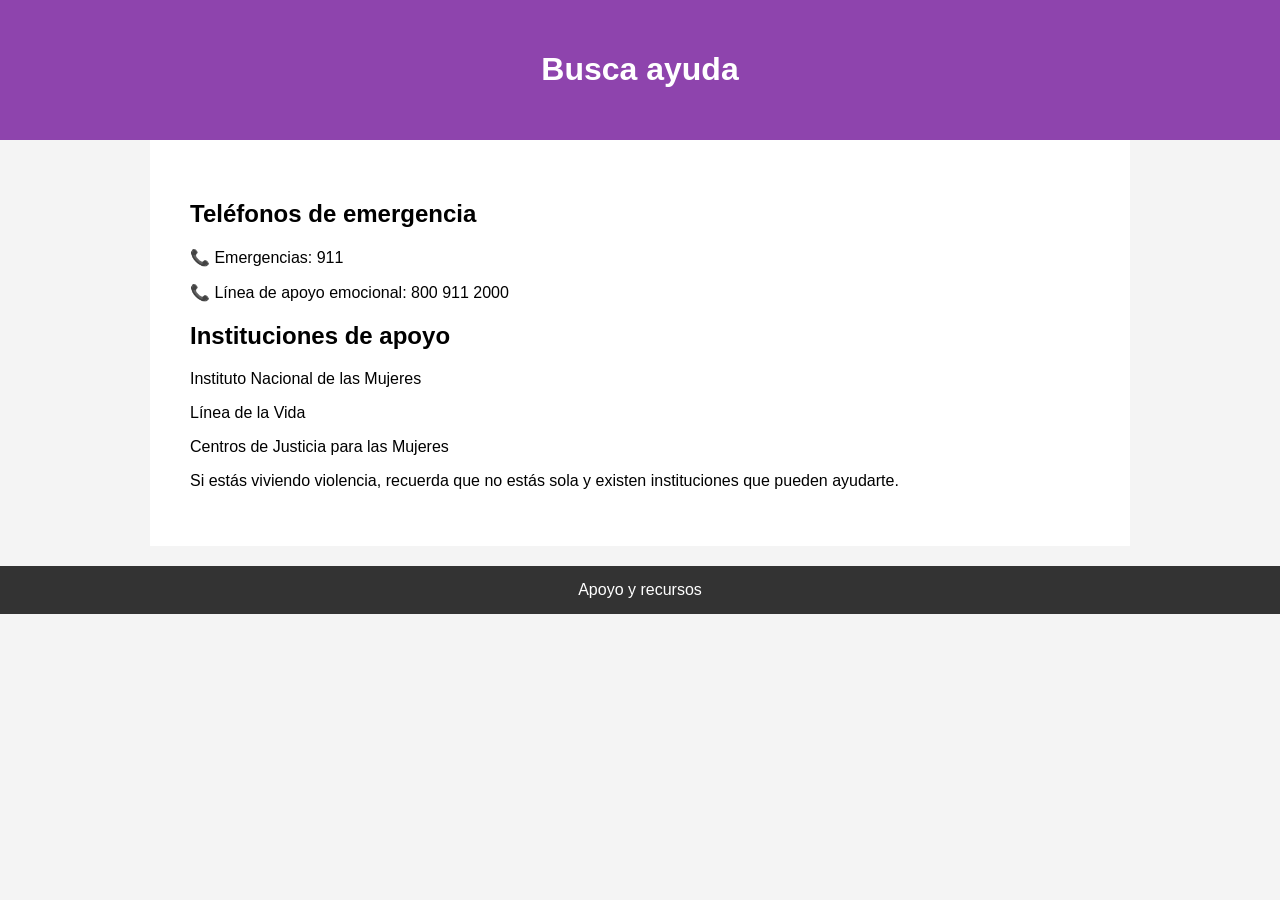
==== paginas/ayuda.html @ 54eb0650 "Create ayuda.html" ====
<!DOCTYPE html>
<html lang="es">
<head>
<meta charset="UTF-8">
<title>Ayuda</title>
<link rel="stylesheet" href="../estilos.css">
</head>

<body>

<header>
<h1>Busca ayuda</h1>
</header>

<section>

<h2>Teléfonos de emergencia</h2>

<p>📞 Emergencias: 911</p>

<p>📞 Línea de apoyo emocional: 800 911 2000</p>

<h2>Instituciones de apoyo</h2>

<p>Instituto Nacional de las Mujeres</p>
<p>Línea de la Vida</p>
<p>Centros de Justicia para las Mujeres</p>

<p>Si estás viviendo violencia, recuerda que no estás sola y existen
instituciones que pueden ayudarte.</p>

</section>

<footer>
Apoyo y recursos
</footer>

</body>
</html>
---- estilos.css ----
body{
font-family: Arial, sans-serif;
margin:0;
background:#f4f4f4;
}

header{
background:#8e44ad;
color:white;
padding:30px;
text-align:center;
}

nav{
background:#6c3483;
padding:10px;
text-align:center;
}

nav a{
color:white;
margin:10px;
text-decoration:none;
font-weight:bold;
}

nav a:hover{
text-decoration:underline;
}

section{
padding:40px;
max-width:900px;
margin:auto;
background:white;
}

footer{
background:#333;
color:white;
text-align:center;
padding:15px;
margin-top:20px;
}

.boton-ayuda{
background:red;
color:white;
border:none;
padding:15px;
font-size:18px;
cursor:pointer;
margin-top:20px;
}

.boton-ayuda:hover{
background:#b30000;
}
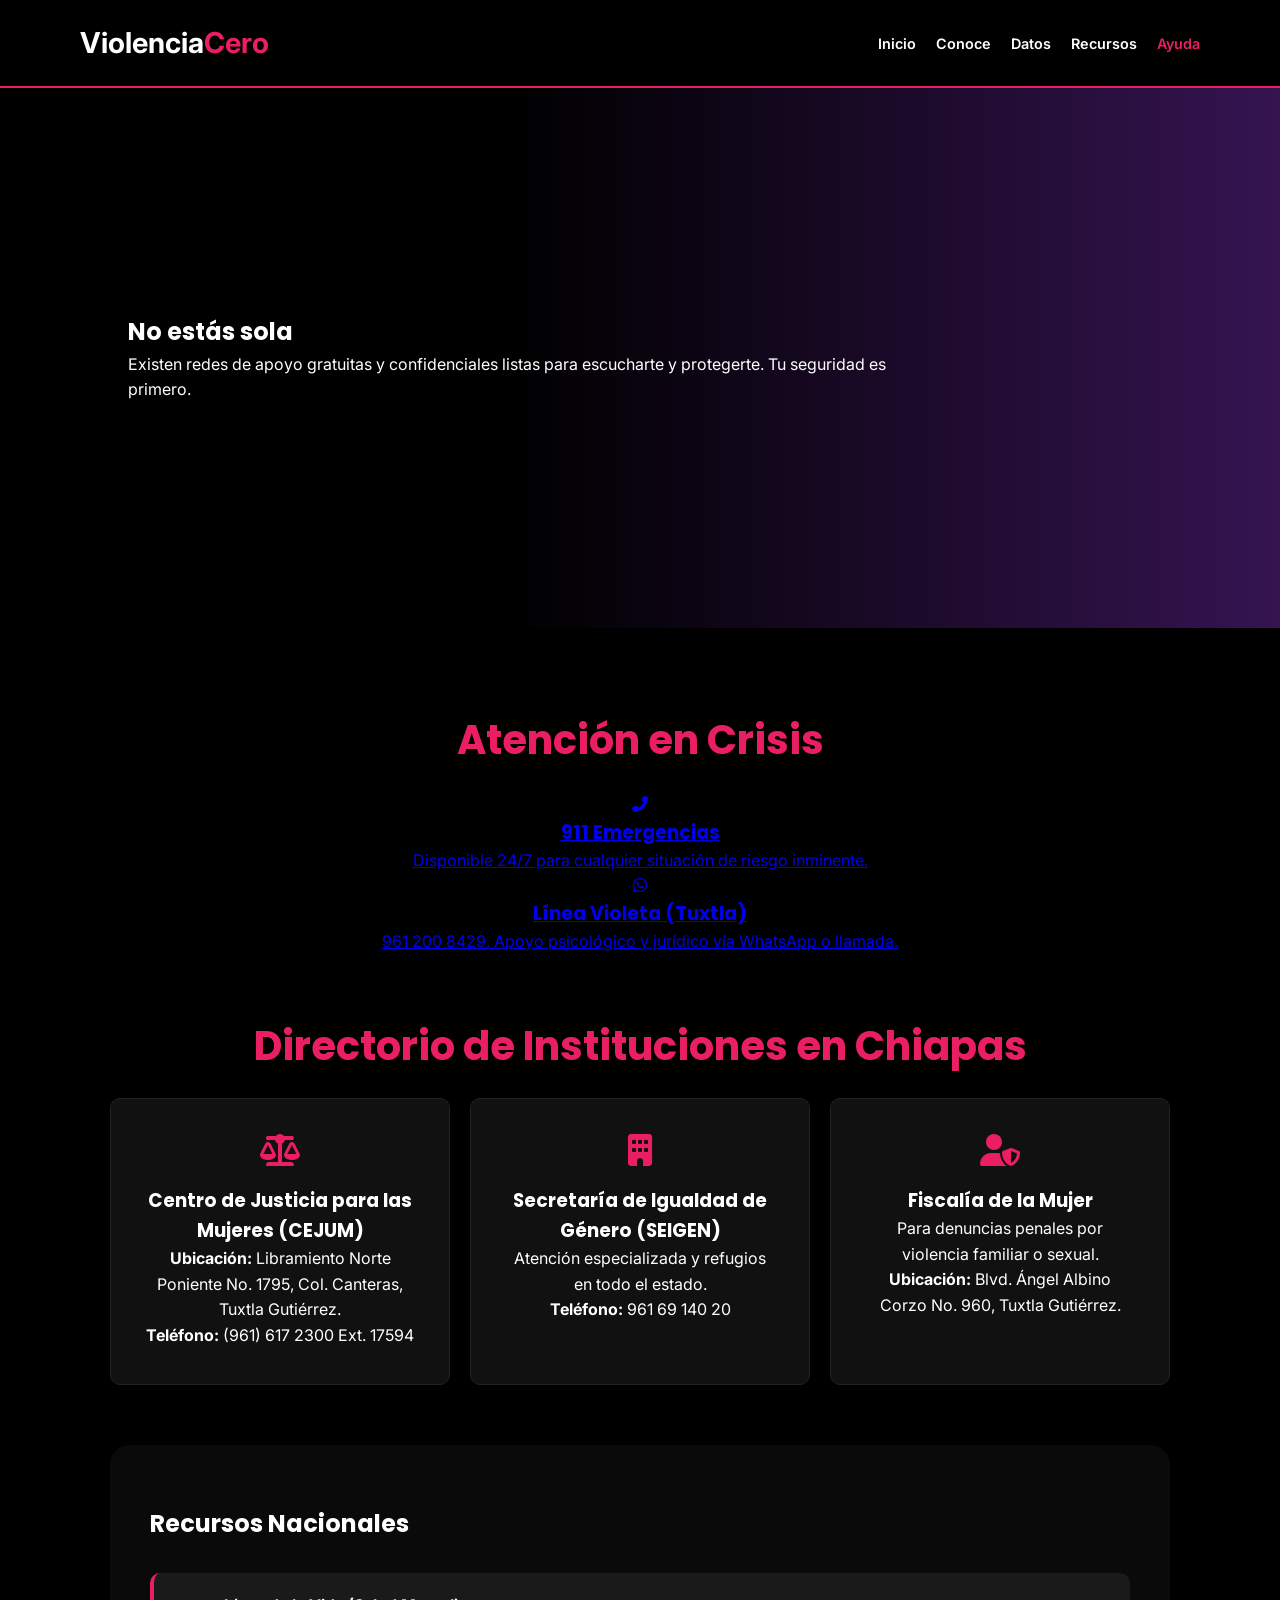
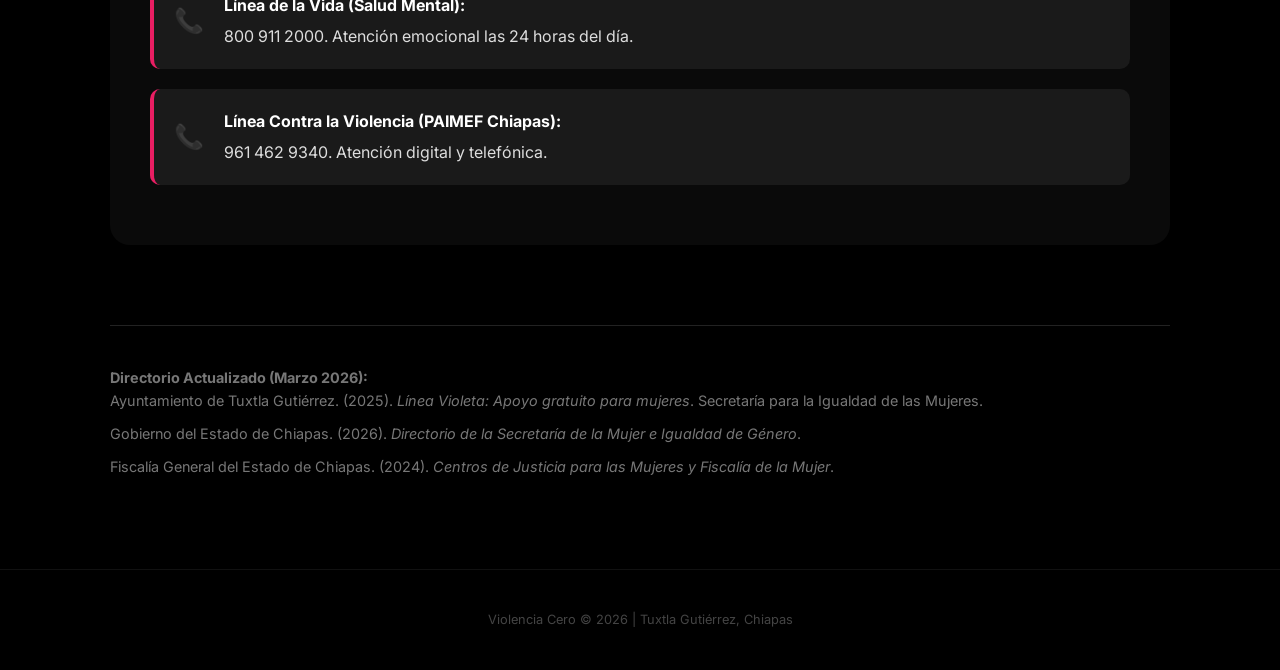
==== commit 53a1a8a0: "Update ayuda.html" ====
--- a/paginas/ayuda.html
+++ b/paginas/ayuda.html
@@ -1,38 +1,103 @@
 <!DOCTYPE html>
 <html lang="es">
 <head>
-<meta charset="UTF-8">
-<title>Ayuda</title>
-<link rel="stylesheet" href="../estilos.css">
+    <meta charset="UTF-8">
+    <meta name="viewport" content="width=device-width, initial-scale=1.0">
+    <title>Violencia Cero | Ayuda Inmediata</title>
+    <link href="https://fonts.googleapis.com/css2?family=Poppins:wght@700&family=Inter:wght@400;600&display=swap" rel="stylesheet">
+    <link rel="stylesheet" href="https://cdnjs.cloudflare.com/ajax/libs/font-awesome/6.0.0/css/all.min.css">
+    <link rel="stylesheet" href="../estilos.css">
 </head>
-
 <body>
 
 <header>
-<h1>Busca ayuda</h1>
+    <div class="nav-container">
+        <a href="../index.html" class="logo">Violencia<span>Cero</span></a>
+        <nav>
+            <a href="../index.html">Inicio</a>
+            <a href="tipos.html">Conoce</a>
+            <a href="estadisticas.html">Datos</a>
+            <a href="recursos.html">Recursos</a>
+            <a href="ayuda.html" class="active">Ayuda</a>
+        </nav>
+    </div>
 </header>
 
-<section>
-
-<h2>Teléfonos de emergencia</h2>
-
-<p>📞 Emergencias: 911</p>
-
-<p>📞 Línea de apoyo emocional: 800 911 2000</p>
-
-<h2>Instituciones de apoyo</h2>
-
-<p>Instituto Nacional de las Mujeres</p>
-<p>Línea de la Vida</p>
-<p>Centros de Justicia para las Mujeres</p>
-
-<p>Si estás viviendo violencia, recuerda que no estás sola y existen
-instituciones que pueden ayudarte.</p>
-
+<section class="hero-sub">
+    <div class="hero-content">
+        <h1>No estás sola</h1>
+        <p>Existen redes de apoyo gratuitas y confidenciales listas para escucharte y protegerte. Tu seguridad es primero.</p>
+    </div>
 </section>
 
+<main class="container">
+    
+    <section class="seccion-texto">
+        <h2>Atención en Crisis</h2>
+        <div class="grid-emergencia">
+            <a href="tel:911" class="caja-ayuda emergencia-viva">
+                <i class="fas fa-phone-alt"></i>
+                <h3>911 Emergencias</h3>
+                <p>Disponible 24/7 para cualquier situación de riesgo inminente.</p>
+            </a>
+            <a href="tel:9612008429" class="caja-ayuda">
+                <i class="fab fa-whatsapp"></i>
+                <h3>Línea Violeta (Tuxtla)</h3>
+                <p>961 200 8429. Apoyo psicológico y jurídico vía WhatsApp o llamada.</p>
+            </a>
+        </div>
+    </section>
+
+    <section class="seccion-texto">
+        <h2>Directorio de Instituciones en Chiapas</h2>
+        <div class="grid-detalles">
+            <div class="tarjeta-detalle">
+                <i class="fas fa-balance-scale"></i>
+                <h3>Centro de Justicia para las Mujeres (CEJUM)</h3>
+                <p><strong>Ubicación:</strong> Libramiento Norte Poniente No. 1795, Col. Canteras, Tuxtla Gutiérrez.</p>
+                <p><strong>Teléfono:</strong> (961) 617 2300 Ext. 17594</p>
+            </div>
+            <div class="tarjeta-detalle">
+                <i class="fas fa-building"></i>
+                <h3>Secretaría de Igualdad de Género (SEIGEN)</h3>
+                <p>Atención especializada y refugios en todo el estado.</p>
+                <p><strong>Teléfono:</strong> 961 69 140 20</p>
+            </div>
+            <div class="tarjeta-detalle">
+                <i class="fas fa-user-shield"></i>
+                <h3>Fiscalía de la Mujer</h3>
+                <p>Para denuncias penales por violencia familiar o sexual.</p>
+                <p><strong>Ubicación:</strong> Blvd. Ángel Albino Corzo No. 960, Tuxtla Gutiérrez.</p>
+            </div>
+        </div>
+    </section>
+
+    <section class="bg-oscuro-suave">
+        <h2>Recursos Nacionales</h2>
+        <div class="lista-pasos">
+            <div class="paso">
+                <div class="paso-num">📞</div>
+                <p><strong>Línea de la Vida (Salud Mental):</strong> 800 911 2000. Atención emocional las 24 horas del día.</p>
+            </div>
+            <div class="paso">
+                <div class="paso-num">📞</div>
+                <p><strong>Línea Contra la Violencia (PAIMEF Chiapas):</strong> 961 462 9340. Atención digital y telefónica.</p>
+            </div>
+        </div>
+    </section>
+
+    <section class="referencias-apa">
+        <p><strong>Directorio Actualizado (Marzo 2026):</strong></p>
+        <ul>
+            <li>Ayuntamiento de Tuxtla Gutiérrez. (2025). <em>Línea Violeta: Apoyo gratuito para mujeres</em>. Secretaría para la Igualdad de las Mujeres.</li>
+            <li>Gobierno del Estado de Chiapas. (2026). <em>Directorio de la Secretaría de la Mujer e Igualdad de Género</em>.</li>
+            <li>Fiscalía General del Estado de Chiapas. (2024). <em>Centros de Justicia para las Mujeres y Fiscalía de la Mujer</em>.</li>
+        </ul>
+    </section>
+</main>
+
 <footer>
-Apoyo y recursos
+    <p>Violencia Cero © 2026 | Tuxtla Gutiérrez, Chiapas</p>
 </footer>
 
 </body>
--- a/estilos.css
+++ b/estilos.css
@@ -1,58 +1,266 @@
-body{
-font-family: Arial, sans-serif;
-margin:0;
-background:#f4f4f4;
-}
-
-header{
-background:#8e44ad;
-color:white;
-padding:30px;
-text-align:center;
-}
-
-nav{
-background:#6c3483;
-padding:10px;
-text-align:center;
-}
-
-nav a{
-color:white;
-margin:10px;
-text-decoration:none;
-font-weight:bold;
-}
-
-nav a:hover{
-text-decoration:underline;
-}
-
-section{
-padding:40px;
-max-width:900px;
-margin:auto;
-background:white;
-}
-
-footer{
-background:#333;
-color:white;
-text-align:center;
-padding:15px;
-margin-top:20px;
-}
-
-.boton-ayuda{
-background:red;
-color:white;
-border:none;
-padding:15px;
-font-size:18px;
-cursor:pointer;
-margin-top:20px;
-}
-
-.boton-ayuda:hover{
-background:#b30000;
-}
+/* RESET GENERAL - Esto quita espacios raros */
+* { margin: 0; padding: 0; box-sizing: border-box; }
+
+body {
+    font-family: 'Inter', sans-serif;
+    background-color: #000; /* Fondo negro profundo */
+    color: #fff;
+    line-height: 1.6;
+}
+
+h1, h2, h3 { font-family: 'Poppins', sans-serif; }
+
+/* NAVEGACIÓN (IDÉNTICA A TU IMAGEN) */
+header {
+    background: #000;
+    padding: 20px 0;
+    border-bottom: 2px solid #e91e63; /* Línea rosa inferior */
+}
+
+.nav-container {
+    max-width: 1200px;
+    margin: 0 auto;
+    display: flex;
+    justify-content: space-between;
+    align-items: center;
+    padding: 0 40px;
+}
+
+.logo { font-size: 1.8rem; font-weight: 700; color: #fff; text-decoration: none; }
+.logo span { color: #e91e63; } /* El "Cero" en rosa */
+
+nav { display: flex; align-items: center; gap: 20px; }
+
+nav a {
+    text-decoration: none;
+    color: #fff;
+    font-size: 0.9rem;
+    font-weight: 600;
+}
+
+nav a.active { color: #e91e63; } /* Color rosa para la página actual */
+
+.btn-ayuda {
+    border: 1px solid #e91e63;
+    color: #e91e63;
+    padding: 8px 25px;
+    text-decoration: none;
+    font-weight: 600;
+}
+
+/* HERO SECTION (EL DEGRADADO DE TU IMAGEN) */
+.hero {
+    height: 85vh;
+    background: linear-gradient(to right, #000 40%, #351451 100%);
+    display: flex;
+    align-items: center;
+    padding: 0 10%;
+}
+
+.hero-content { max-width: 800px; }
+
+.hero h1 {
+    font-size: 5rem; /* Letra grande y potente */
+    line-height: 1;
+    margin-bottom: 25px;
+}
+
+.hero p {
+    font-size: 1.2rem;
+    color: #ccc;
+    max-width: 500px;
+    margin-bottom: 40px;
+}
+
+/* BOTONES RECTANGULARES */
+.hero-btns { display: flex; gap: 20px; }
+
+.btn-rosa {
+    background: #e91e63;
+    color: #fff;
+    padding: 15px 35px;
+    text-decoration: none;
+    font-weight: 700;
+    font-size: 1rem;
+}
+
+.btn-blanco {
+    background: #fff;
+    color: #000;
+    padding: 15px 35px;
+    text-decoration: none;
+    font-weight: 700;
+    font-size: 1rem;
+}
+
+/* SECCIÓN DE INFORMACIÓN (BAJO EL HERO) */
+.container {
+    max-width: 1100px;
+    margin: 0 auto;
+    padding: 80px 20px;
+}
+
+.seccion-texto { text-align: center; margin-bottom: 60px; }
+.seccion-texto h2 { font-size: 2.5rem; color: #e91e63; margin-bottom: 20px; }
+
+.grid-opciones {
+    display: grid;
+    grid-template-columns: repeat(auto-fit, minmax(200px, 1fr));
+    gap: 20px;
+}
+
+.tarjeta-opcion {
+    background: #111;
+    padding: 40px;
+    text-align: center;
+    text-decoration: none;
+    color: #fff;
+    border: 1px solid #222;
+    transition: 0.3s;
+}
+
+.tarjeta-opcion:hover { border-color: #e91e63; transform: translateY(-5px); }
+.tarjeta-opcion i { font-size: 2rem; color: #e91e63; margin-bottom: 15px; }
+
+footer {
+    padding: 40px;
+    text-align: center;
+    border-top: 1px solid #111;
+    color: #444;
+    font-size: 0.8rem;
+}
+
+/* --- ESTILOS EXCLUSIVOS PARA PÁGINAS INTERNAS (Como Tipos) --- */
+
+/* Hero más pequeño para no ocupar toda la pantalla en internas */
+.hero-sub {
+    height: 60vh;
+    background: linear-gradient(to right, #000 40%, #351451 100%);
+    display: flex;
+    align-items: center;
+    padding: 0 10%;
+}
+
+/* El Violentómetro: No afecta a Inicio porque Inicio no tiene esta clase */
+.violentometro {
+    display: flex;
+    flex-direction: column;
+    gap: 15px;
+    margin-top: 40px;
+    text-align: left;
+}
+
+.nivel {
+    padding: 25px;
+    border-radius: 10px;
+    display: flex;
+    align-items: center;
+    gap: 20px;
+}
+
+.nivel span { font-size: 2.5rem; font-weight: 800; opacity: 0.3; }
+.nivel-amarillo { background: rgba(255, 193, 7, 0.15); border-left: 8px solid #ffc107; }
+.nivel-naranja { background: rgba(255, 87, 34, 0.15); border-left: 8px solid #ff5722; }
+.nivel-rojo { background: rgba(233, 30, 99, 0.15); border-left: 8px solid #e91e63; }
+
+/* Grid de detalles para los cuadros de info */
+.grid-detalles {
+    display: grid;
+    grid-template-columns: repeat(auto-fit, minmax(240px, 1fr));
+    gap: 20px;
+}
+
+.tarjeta-detalle {
+    background: #111;
+    padding: 35px;
+    border-radius: 10px;
+    border: 1px solid #222;
+    transition: 0.3s;
+}
+
+.tarjeta-detalle:hover { border-color: #e91e63; transform: translateY(-5px); }
+.tarjeta-detalle i { font-size: 2rem; color: #e91e63; margin-bottom: 20px; }
+
+/* Referencias APA */
+.referencias-apa { margin-top: 80px; padding-top: 40px; border-top: 1px solid #222; font-size: 0.9rem; color: #777; }
+.referencias-apa li { margin-bottom: 10px; list-style: none; }
+
+/* --- ESTILOS PARA LA SECCIÓN DE ESTADÍSTICAS --- */
+
+.grid-graficas {
+    display: grid;
+    grid-template-columns: repeat(auto-fit, minmax(350px, 1fr));
+    gap: 30px;
+    margin-top: 40px;
+}
+
+.tarjeta-grafica {
+    background: #111;
+    padding: 30px;
+    border-radius: 15px;
+    border: 1px solid #222;
+    text-align: center;
+}
+
+.tarjeta-grafica h3 {
+    color: #e91e63;
+    margin-bottom: 10px;
+    font-size: 1.2rem;
+}
+
+.tarjeta-grafica p {
+    font-size: 0.9rem;
+    color: #888;
+    margin-bottom: 25px;
+}
+
+/* Para que las gráficas circulares no se hagan gigantes */
+.canvas-pie {
+    max-width: 250px;
+    margin: 0 auto;
+}
+/* --- ESTILOS PARA LA SECCIÓN DE RECURSOS --- */
+
+.bg-oscuro-suave {
+    background: #0a0a0a;
+    padding: 60px 40px;
+    border-radius: 20px;
+    margin: 40px 0;
+}
+
+.lista-pasos {
+    display: flex;
+    flex-direction: column;
+    gap: 20px;
+    margin-top: 30px;
+    text-align: left;
+}
+
+.paso {
+    display: flex;
+    align-items: center;
+    gap: 20px;
+    background: #1a1a1a;
+    padding: 20px;
+    border-radius: 10px;
+    border-left: 4px solid #e91e63;
+}
+
+.paso-num {
+    font-family: 'Poppins', sans-serif;
+    font-size: 1.5rem;
+    font-weight: 800;
+    color: #e91e63;
+    opacity: 0.5;
+}
+
+.paso p {
+    font-size: 1rem;
+    color: #ddd;
+}
+
+.paso strong {
+    color: #fff;
+    display: block;
+    margin-bottom: 5px;
+}
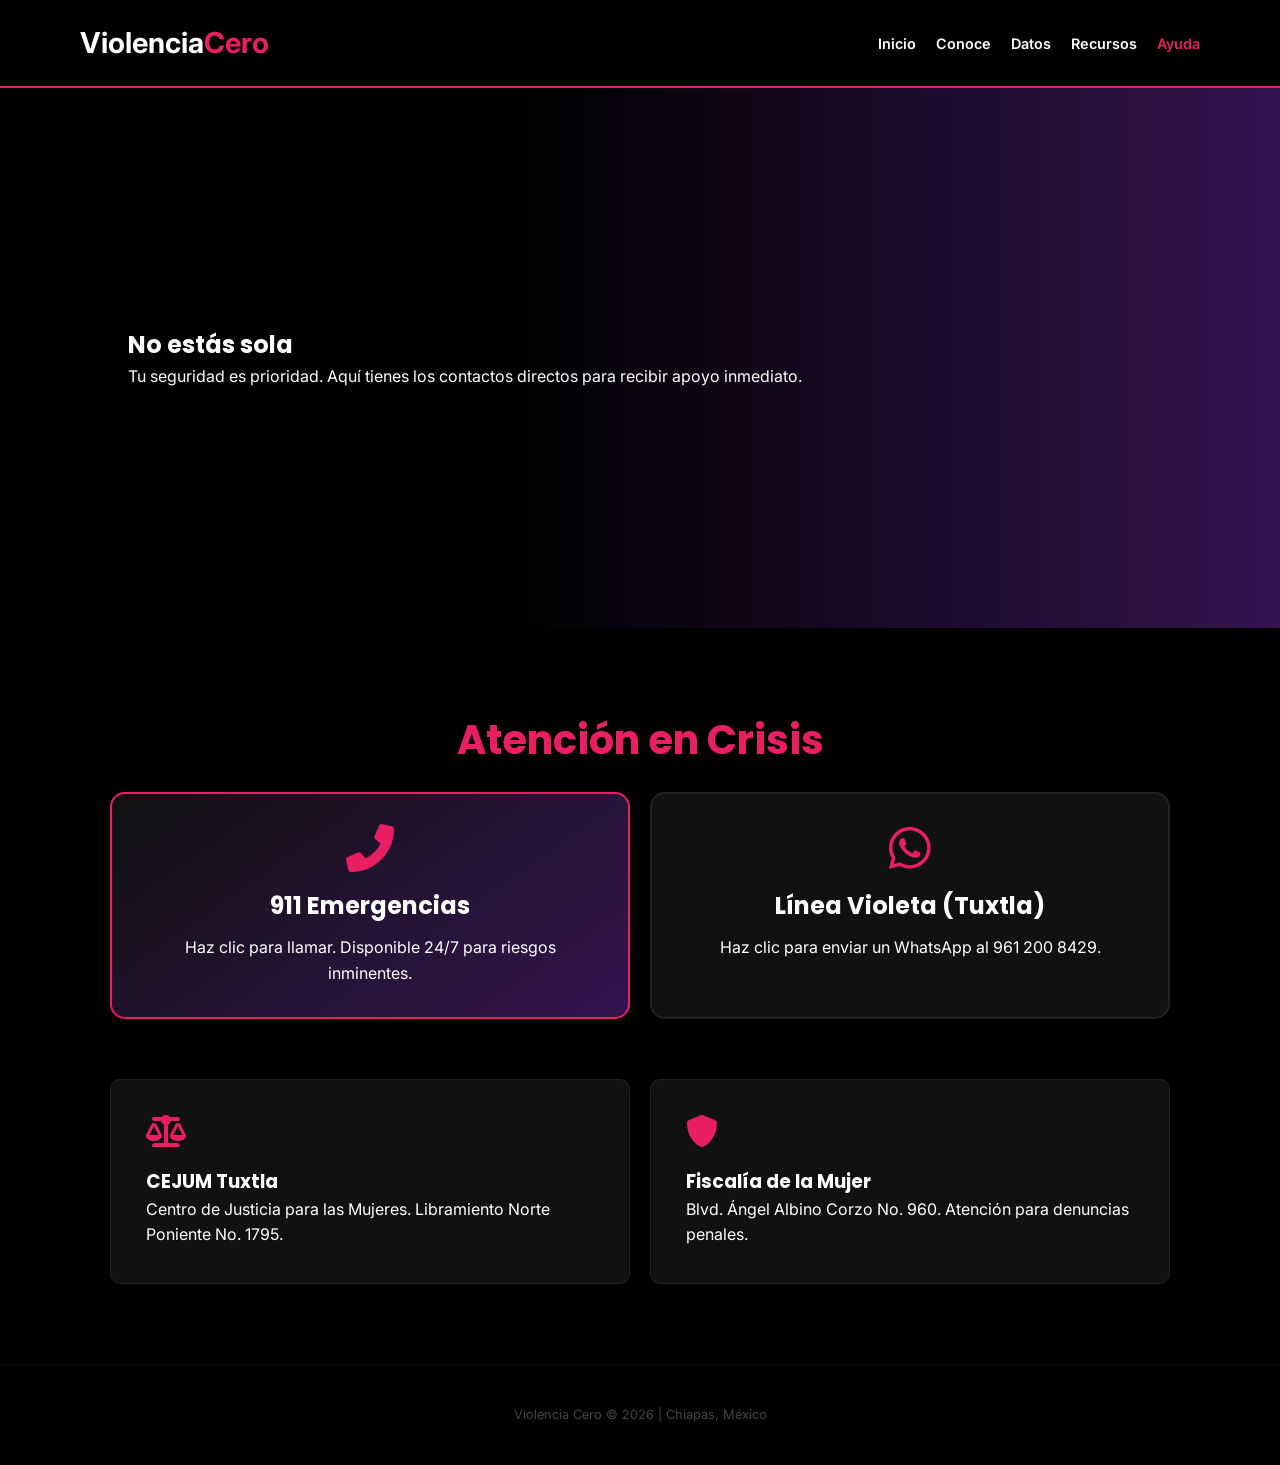
==== commit b18ce171: "Update ayuda.html" ====
--- a/paginas/ayuda.html
+++ b/paginas/ayuda.html
@@ -3,7 +3,7 @@
 <head>
     <meta charset="UTF-8">
     <meta name="viewport" content="width=device-width, initial-scale=1.0">
-    <title>Violencia Cero | Ayuda Inmediata</title>
+    <title>Violencia Cero | Ayuda</title>
     <link href="https://fonts.googleapis.com/css2?family=Poppins:wght@700&family=Inter:wght@400;600&display=swap" rel="stylesheet">
     <link rel="stylesheet" href="https://cdnjs.cloudflare.com/ajax/libs/font-awesome/6.0.0/css/all.min.css">
     <link rel="stylesheet" href="../estilos.css">
@@ -26,78 +26,46 @@
 <section class="hero-sub">
     <div class="hero-content">
         <h1>No estás sola</h1>
-        <p>Existen redes de apoyo gratuitas y confidenciales listas para escucharte y protegerte. Tu seguridad es primero.</p>
+        <p>Tu seguridad es prioridad. Aquí tienes los contactos directos para recibir apoyo inmediato.</p>
     </div>
 </section>
 
 <main class="container">
-    
     <section class="seccion-texto">
         <h2>Atención en Crisis</h2>
         <div class="grid-emergencia">
+            
             <a href="tel:911" class="caja-ayuda emergencia-viva">
                 <i class="fas fa-phone-alt"></i>
                 <h3>911 Emergencias</h3>
-                <p>Disponible 24/7 para cualquier situación de riesgo inminente.</p>
+                <p>Haz clic para llamar. Disponible 24/7 para riesgos inminentes.</p>
             </a>
-            <a href="tel:9612008429" class="caja-ayuda">
+
+            <a href="https://wa.me/529612008429" target="_blank" class="caja-ayuda">
                 <i class="fab fa-whatsapp"></i>
                 <h3>Línea Violeta (Tuxtla)</h3>
-                <p>961 200 8429. Apoyo psicológico y jurídico vía WhatsApp o llamada.</p>
+                <p>Haz clic para enviar un WhatsApp al 961 200 8429.</p>
             </a>
+
         </div>
     </section>
 
-    <section class="seccion-texto">
-        <h2>Directorio de Instituciones en Chiapas</h2>
-        <div class="grid-detalles">
-            <div class="tarjeta-detalle">
-                <i class="fas fa-balance-scale"></i>
-                <h3>Centro de Justicia para las Mujeres (CEJUM)</h3>
-                <p><strong>Ubicación:</strong> Libramiento Norte Poniente No. 1795, Col. Canteras, Tuxtla Gutiérrez.</p>
-                <p><strong>Teléfono:</strong> (961) 617 2300 Ext. 17594</p>
-            </div>
-            <div class="tarjeta-detalle">
-                <i class="fas fa-building"></i>
-                <h3>Secretaría de Igualdad de Género (SEIGEN)</h3>
-                <p>Atención especializada y refugios en todo el estado.</p>
-                <p><strong>Teléfono:</strong> 961 69 140 20</p>
-            </div>
-            <div class="tarjeta-detalle">
-                <i class="fas fa-user-shield"></i>
-                <h3>Fiscalía de la Mujer</h3>
-                <p>Para denuncias penales por violencia familiar o sexual.</p>
-                <p><strong>Ubicación:</strong> Blvd. Ángel Albino Corzo No. 960, Tuxtla Gutiérrez.</p>
-            </div>
+    <section class="grid-detalles">
+        <div class="tarjeta-detalle">
+            <i class="fas fa-balance-scale"></i>
+            <h3>CEJUM Tuxtla</h3>
+            <p>Centro de Justicia para las Mujeres. Libramiento Norte Poniente No. 1795.</p>
         </div>
-    </section>
-
-    <section class="bg-oscuro-suave">
-        <h2>Recursos Nacionales</h2>
-        <div class="lista-pasos">
-            <div class="paso">
-                <div class="paso-num">📞</div>
-                <p><strong>Línea de la Vida (Salud Mental):</strong> 800 911 2000. Atención emocional las 24 horas del día.</p>
-            </div>
-            <div class="paso">
-                <div class="paso-num">📞</div>
-                <p><strong>Línea Contra la Violencia (PAIMEF Chiapas):</strong> 961 462 9340. Atención digital y telefónica.</p>
-            </div>
+        <div class="tarjeta-detalle">
+            <i class="fas fa-shield-alt"></i>
+            <h3>Fiscalía de la Mujer</h3>
+            <p>Blvd. Ángel Albino Corzo No. 960. Atención para denuncias penales.</p>
         </div>
-    </section>
-
-    <section class="referencias-apa">
-        <p><strong>Directorio Actualizado (Marzo 2026):</strong></p>
-        <ul>
-            <li>Ayuntamiento de Tuxtla Gutiérrez. (2025). <em>Línea Violeta: Apoyo gratuito para mujeres</em>. Secretaría para la Igualdad de las Mujeres.</li>
-            <li>Gobierno del Estado de Chiapas. (2026). <em>Directorio de la Secretaría de la Mujer e Igualdad de Género</em>.</li>
-            <li>Fiscalía General del Estado de Chiapas. (2024). <em>Centros de Justicia para las Mujeres y Fiscalía de la Mujer</em>.</li>
-        </ul>
     </section>
 </main>
 
 <footer>
-    <p>Violencia Cero © 2026 | Tuxtla Gutiérrez, Chiapas</p>
+    <p>Violencia Cero © 2026 | Chiapas, México</p>
 </footer>
 
 </body>
--- a/estilos.css
+++ b/estilos.css
@@ -264,3 +264,48 @@
     display: block;
     margin-bottom: 5px;
 }
+
+/* --- ESTILOS EXCLUSIVOS PARA AYUDA --- */
+
+.grid-emergencia {
+    display: grid;
+    grid-template-columns: repeat(auto-fit, minmax(280px, 1fr));
+    gap: 20px;
+    margin-bottom: 50px;
+}
+
+.caja-ayuda {
+    background: #111;
+    padding: 30px;
+    border-radius: 15px;
+    text-decoration: none;
+    color: #fff;
+    border: 2px solid #222;
+    transition: 0.3s;
+    text-align: center;
+}
+
+.emergencia-viva {
+    border-color: #e91e63;
+    background: linear-gradient(145deg, #111, #351451);
+}
+
+.caja-ayuda:hover {
+    transform: scale(1.02);
+    border-color: #e91e63;
+}
+
+.caja-ayuda i {
+    font-size: 3rem;
+    color: #e91e63;
+    margin-bottom: 15px;
+}
+
+.caja-ayuda h3 {
+    font-size: 1.5rem;
+    margin-bottom: 10px;
+}
+
+.tarjeta-detalle p strong {
+    color: #e91e63;
+}
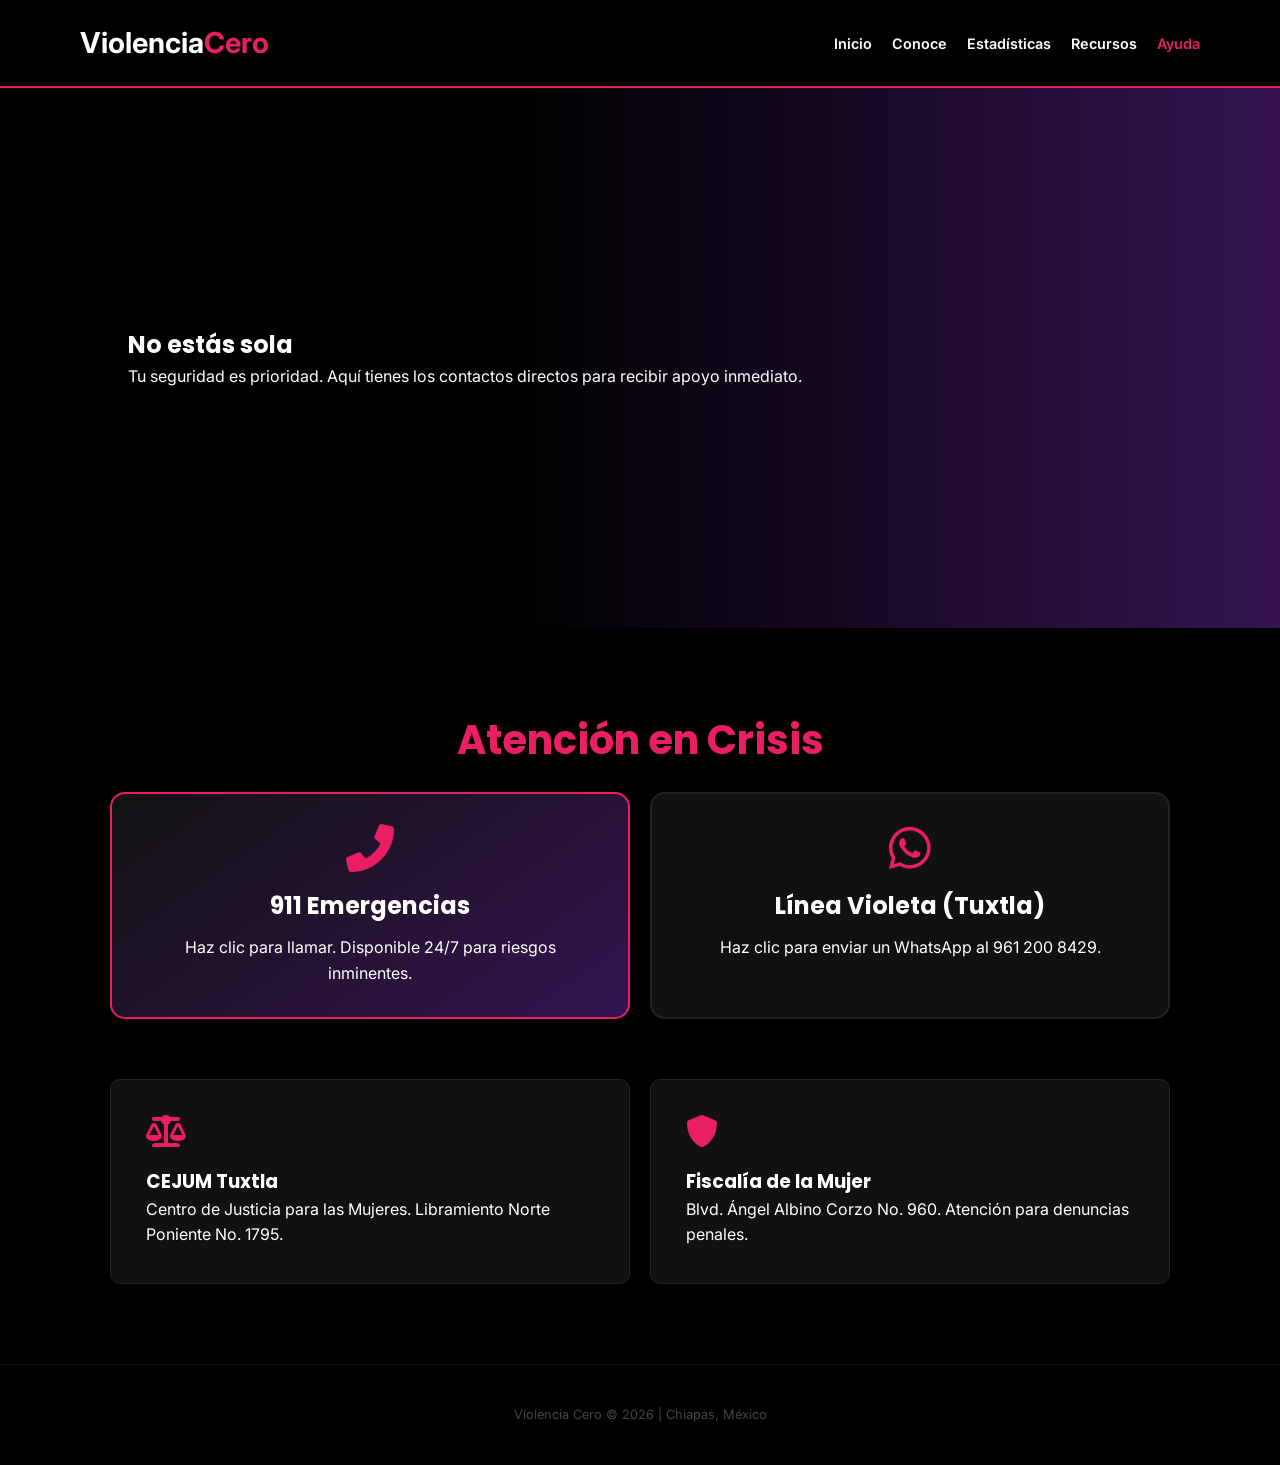
==== commit cf289063: "Update ayuda.html" ====
--- a/paginas/ayuda.html
+++ b/paginas/ayuda.html
@@ -16,7 +16,7 @@
         <nav>
             <a href="../index.html">Inicio</a>
             <a href="tipos.html">Conoce</a>
-            <a href="estadisticas.html">Datos</a>
+            <a href="estadisticas.html">Estadísticas</a>
             <a href="recursos.html">Recursos</a>
             <a href="ayuda.html" class="active">Ayuda</a>
         </nav>
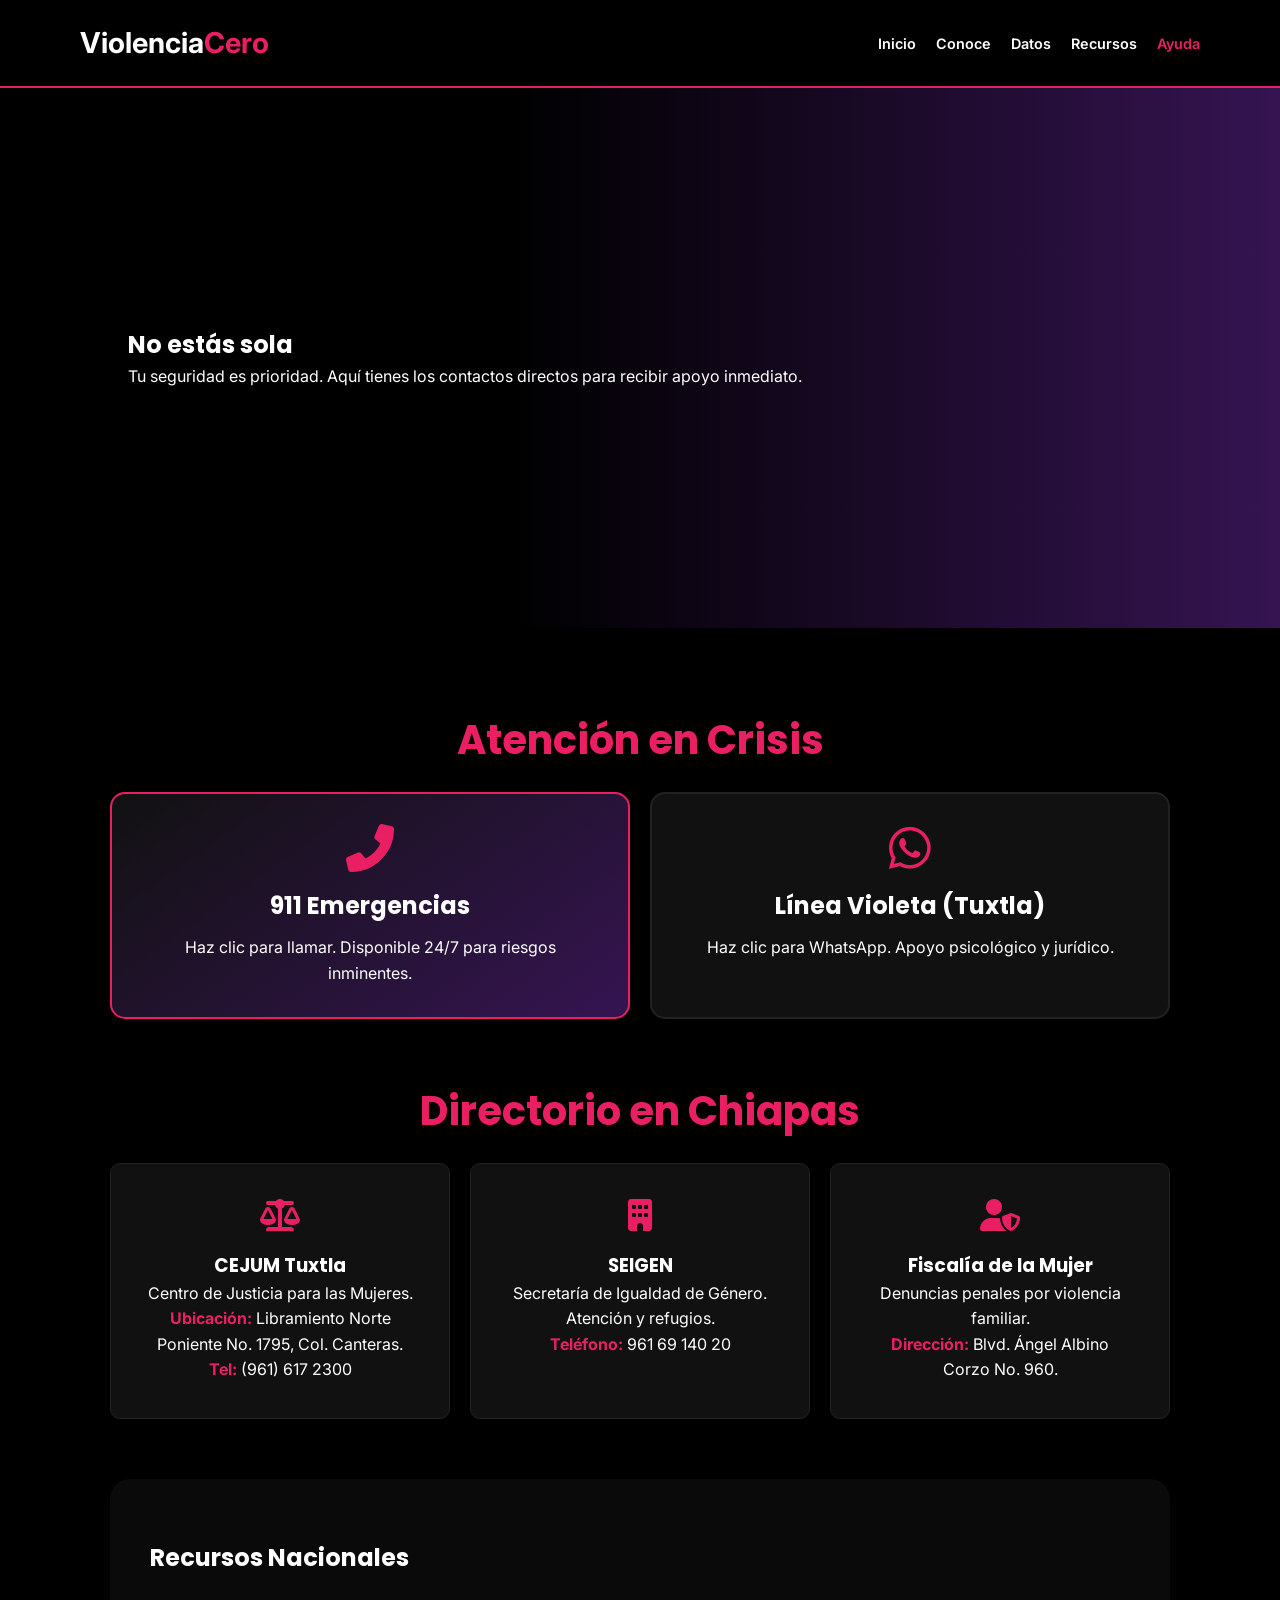
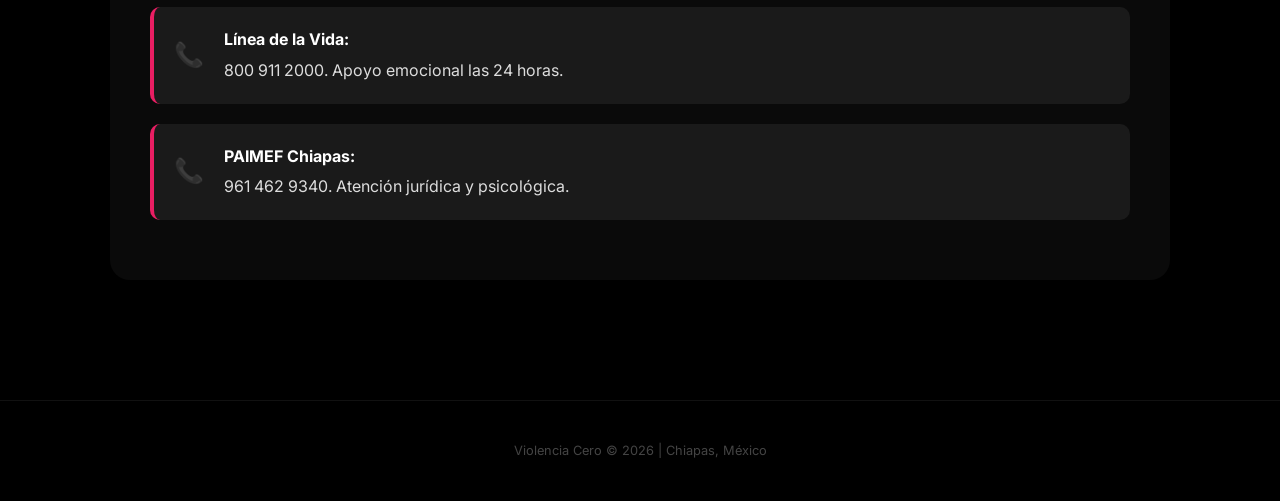
==== commit 1b22a5b6: "Update ayuda.html" ====
--- a/paginas/ayuda.html
+++ b/paginas/ayuda.html
@@ -16,7 +16,7 @@
         <nav>
             <a href="../index.html">Inicio</a>
             <a href="tipos.html">Conoce</a>
-            <a href="estadisticas.html">Estadísticas</a>
+            <a href="estadisticas.html">Datos</a>
             <a href="recursos.html">Recursos</a>
             <a href="ayuda.html" class="active">Ayuda</a>
         </nav>
@@ -31,10 +31,10 @@
 </section>
 
 <main class="container">
+    
     <section class="seccion-texto">
         <h2>Atención en Crisis</h2>
         <div class="grid-emergencia">
-            
             <a href="tel:911" class="caja-ayuda emergencia-viva">
                 <i class="fas fa-phone-alt"></i>
                 <h3>911 Emergencias</h3>
@@ -44,24 +44,50 @@
             <a href="https://wa.me/529612008429" target="_blank" class="caja-ayuda">
                 <i class="fab fa-whatsapp"></i>
                 <h3>Línea Violeta (Tuxtla)</h3>
-                <p>Haz clic para enviar un WhatsApp al 961 200 8429.</p>
+                <p>Haz clic para WhatsApp. Apoyo psicológico y jurídico.</p>
             </a>
-
         </div>
     </section>
 
-    <section class="grid-detalles">
-        <div class="tarjeta-detalle">
-            <i class="fas fa-balance-scale"></i>
-            <h3>CEJUM Tuxtla</h3>
-            <p>Centro de Justicia para las Mujeres. Libramiento Norte Poniente No. 1795.</p>
-        </div>
-        <div class="tarjeta-detalle">
-            <i class="fas fa-shield-alt"></i>
-            <h3>Fiscalía de la Mujer</h3>
-            <p>Blvd. Ángel Albino Corzo No. 960. Atención para denuncias penales.</p>
+    <section class="seccion-texto">
+        <h2>Directorio en Chiapas</h2>
+        <div class="grid-detalles">
+            <div class="tarjeta-detalle">
+                <i class="fas fa-balance-scale"></i>
+                <h3>CEJUM Tuxtla</h3>
+                <p>Centro de Justicia para las Mujeres.</p>
+                <p><strong>Ubicación:</strong> Libramiento Norte Poniente No. 1795, Col. Canteras.</p>
+                <p><strong>Tel:</strong> (961) 617 2300</p>
+            </div>
+            <div class="tarjeta-detalle">
+                <i class="fas fa-building"></i>
+                <h3>SEIGEN</h3>
+                <p>Secretaría de Igualdad de Género. Atención y refugios.</p>
+                <p><strong>Teléfono:</strong> 961 69 140 20</p>
+            </div>
+            <div class="tarjeta-detalle">
+                <i class="fas fa-user-shield"></i>
+                <h3>Fiscalía de la Mujer</h3>
+                <p>Denuncias penales por violencia familiar.</p>
+                <p><strong>Dirección:</strong> Blvd. Ángel Albino Corzo No. 960.</p>
+            </div>
         </div>
     </section>
+
+    <section class="bg-oscuro-suave">
+        <h2>Recursos Nacionales</h2>
+        <div class="lista-pasos">
+            <div class="paso">
+                <div class="paso-num">📞</div>
+                <p><strong>Línea de la Vida:</strong> 800 911 2000. Apoyo emocional las 24 horas.</p>
+            </div>
+            <div class="paso">
+                <div class="paso-num">📞</div>
+                <p><strong>PAIMEF Chiapas:</strong> 961 462 9340. Atención jurídica y psicológica.</p>
+            </div>
+        </div>
+    </section>
+
 </main>
 
 <footer>
